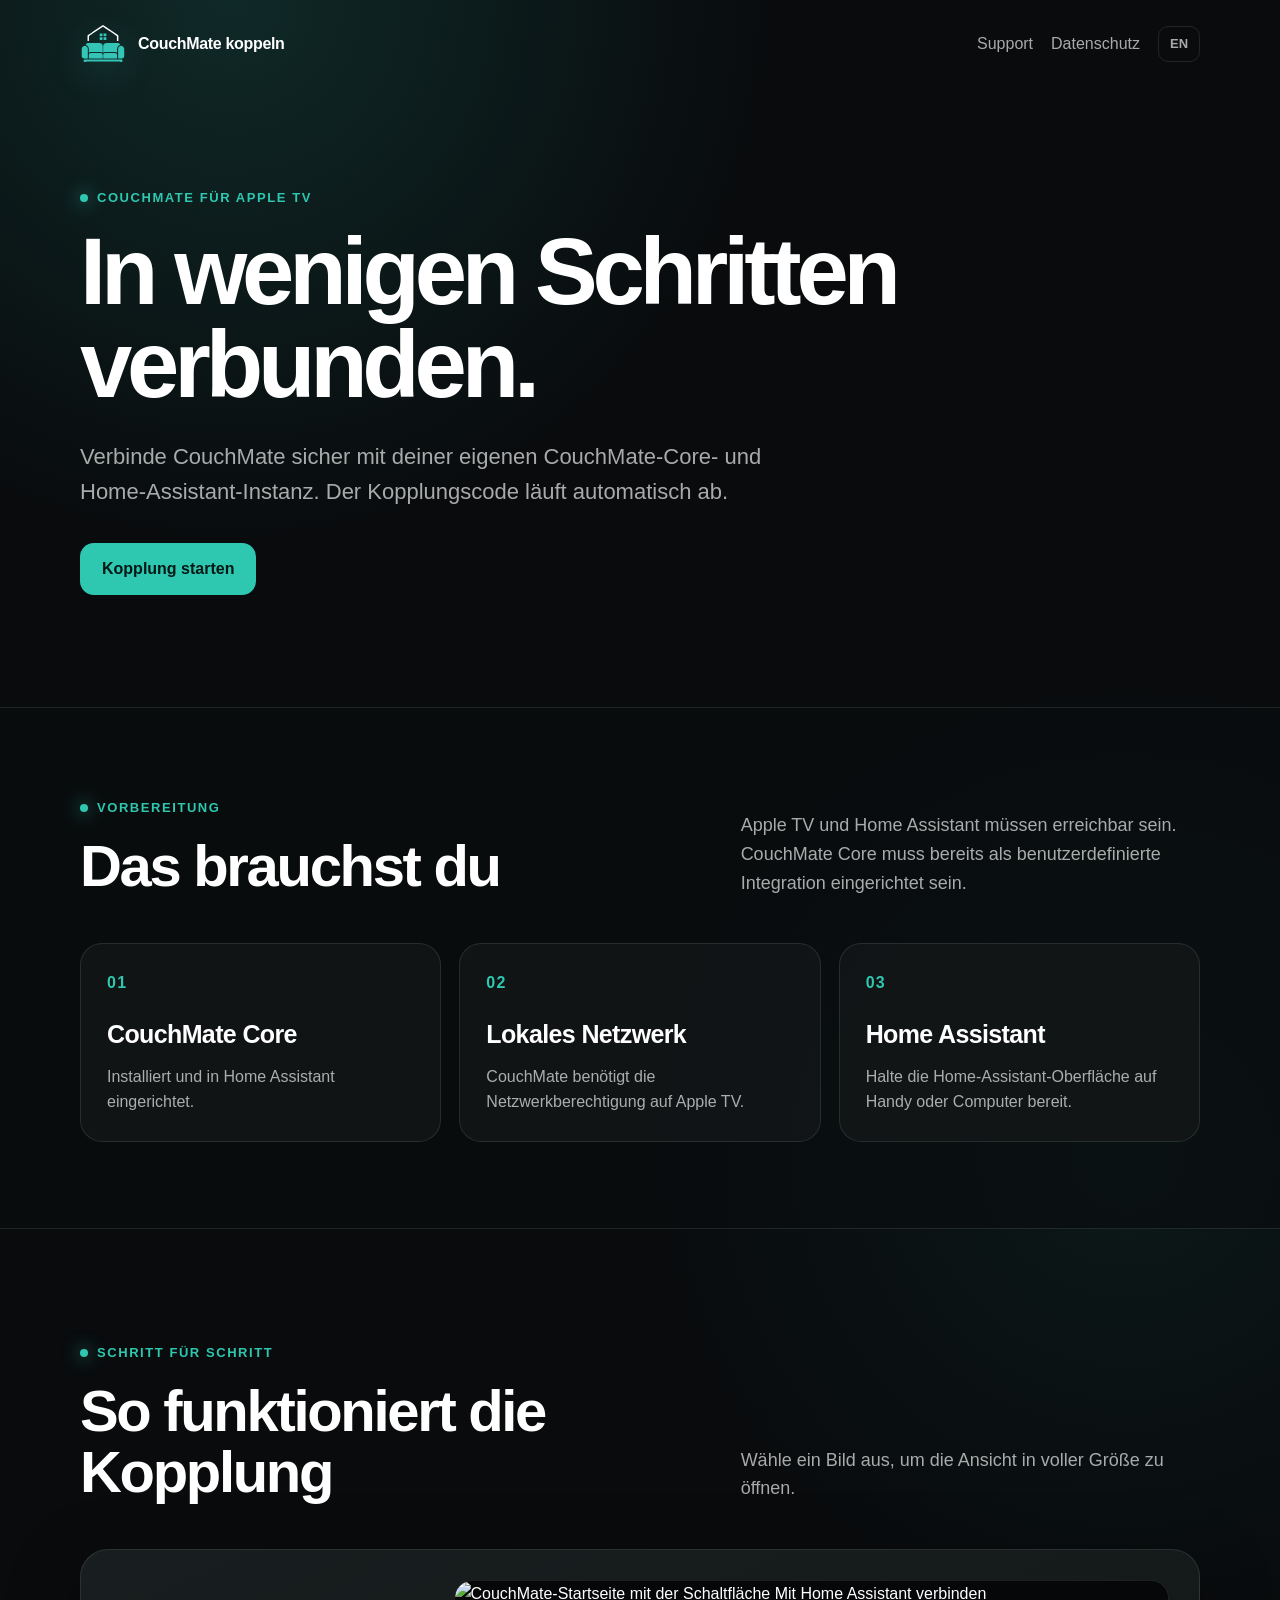
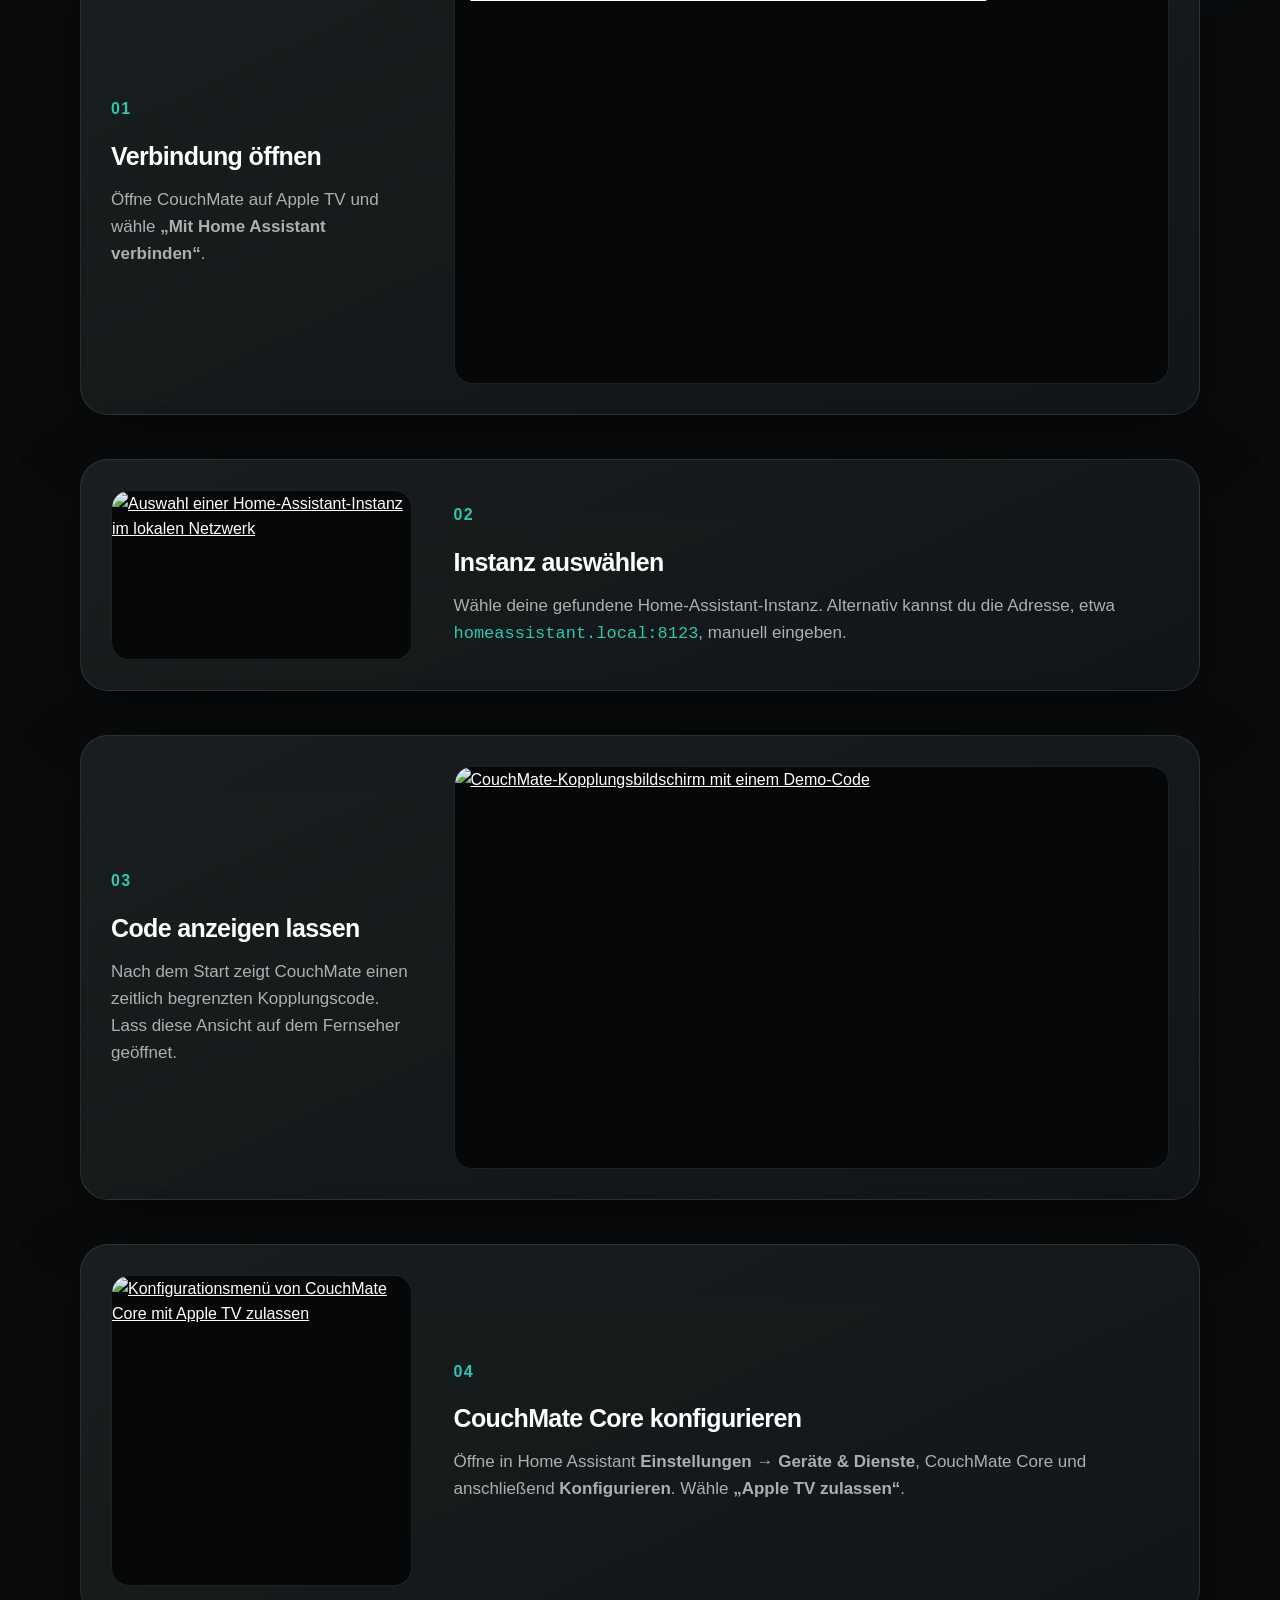
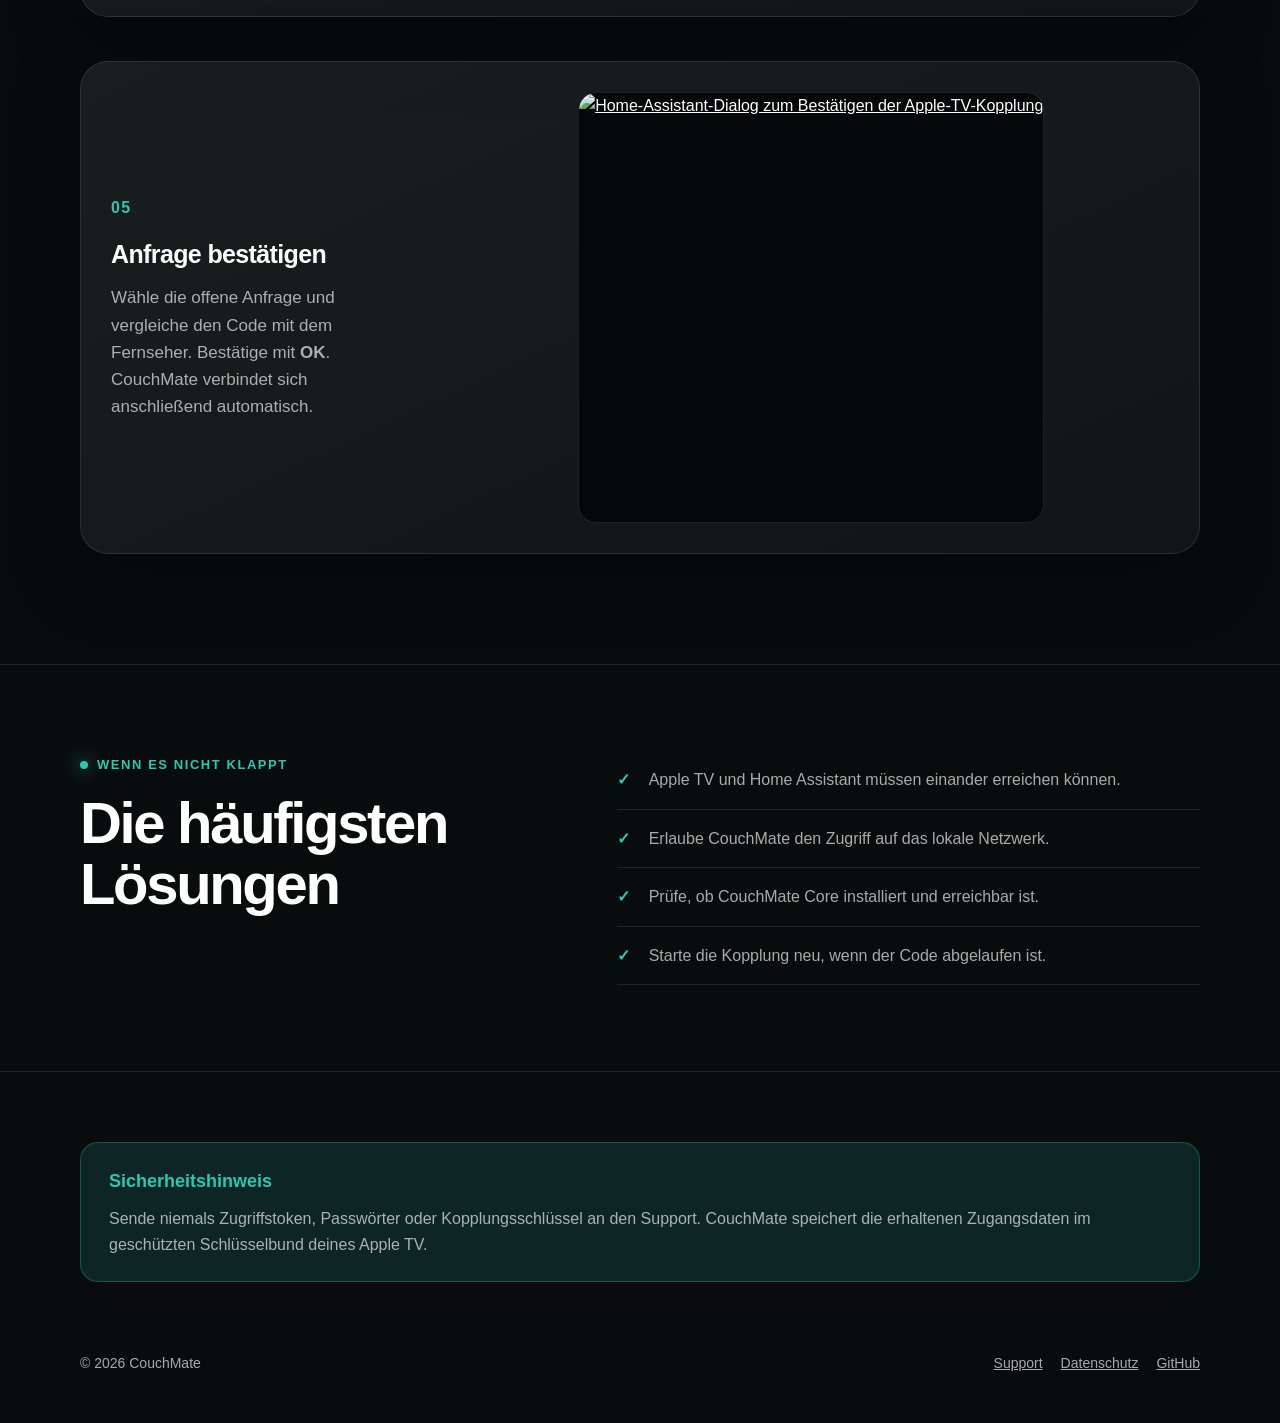
==== index.html @ 756164d5 "Publish CouchMate pairing guide" ====
<!doctype html>
<html lang="de">
<head>
  <meta charset="utf-8">
  <meta name="viewport" content="width=device-width, initial-scale=1">
  <meta name="description" content="Schritt-für-Schritt-Anleitung zur sicheren Kopplung von CouchMate auf Apple TV mit CouchMate Core und Home Assistant.">
  <meta name="theme-color" content="#090b0d">
  <title>CouchMate koppeln</title>
  <link rel="icon" href="couchmate-icon.svg" type="image/svg+xml">
  <link rel="stylesheet" href="styles.css">
</head>
<body>
  <header class="site-header shell">
    <a class="brand" href="./" aria-label="CouchMate Kopplungsanleitung Startseite">
      <img class="brand-mark" src="couchmate-icon.svg" alt="" width="46" height="40">
      <span>CouchMate koppeln</span>
    </a>
    <nav class="header-actions" aria-label="Seitennavigation">
      <a class="text-link" href="https://couchmatedev.github.io/Support/">Support</a>
      <a class="text-link" href="https://couchmatedev.github.io/Privacy/">Datenschutz</a>
      <a class="language-link" href="en.html" lang="en" hreflang="en" aria-label="View this page in English">EN</a>
    </nav>
  </header>

  <main>
    <section class="hero shell">
      <p class="eyebrow">CouchMate für Apple TV</p>
      <h1>In wenigen Schritten verbunden.</h1>
      <p class="hero-copy">Verbinde CouchMate sicher mit deiner eigenen CouchMate-Core- und Home-Assistant-Instanz. Der Kopplungscode läuft automatisch ab.</p>
      <a class="button primary" href="#schritte">Kopplung starten</a>
    </section>

    <section class="prerequisites">
      <div class="shell">
        <div class="section-heading">
          <div>
            <p class="eyebrow">Vorbereitung</p>
            <h2>Das brauchst du</h2>
          </div>
          <p>Apple TV und Home Assistant müssen erreichbar sein. CouchMate Core muss bereits als benutzerdefinierte Integration eingerichtet sein.</p>
        </div>
        <div class="requirements">
          <article><span>01</span><h3>CouchMate Core</h3><p>Installiert und in Home Assistant eingerichtet.</p></article>
          <article><span>02</span><h3>Lokales Netzwerk</h3><p>CouchMate benötigt die Netzwerkberechtigung auf Apple TV.</p></article>
          <article><span>03</span><h3>Home Assistant</h3><p>Halte die Home-Assistant-Oberfläche auf Handy oder Computer bereit.</p></article>
        </div>
      </div>
    </section>

    <section class="steps-section shell" id="schritte">
      <div class="section-heading">
        <div>
          <p class="eyebrow">Schritt für Schritt</p>
          <h2>So funktioniert die Kopplung</h2>
        </div>
        <p>Wähle ein Bild aus, um die Ansicht in voller Größe zu öffnen.</p>
      </div>

      <ol class="steps">
        <li class="step">
          <div class="step-copy"><span class="step-number">01</span><h3>Verbindung öffnen</h3><p>Öffne CouchMate auf Apple TV und wähle <strong>„Mit Home Assistant verbinden“</strong>.</p></div>
          <a class="screenshot" href="assets/screenshots/01-start.png" target="_blank" rel="noopener"><img src="assets/screenshots/01-start.png" alt="CouchMate-Startseite mit der Schaltfläche Mit Home Assistant verbinden" width="1600" height="900" loading="lazy"></a>
        </li>
        <li class="step">
          <div class="step-copy"><span class="step-number">02</span><h3>Instanz auswählen</h3><p>Wähle deine gefundene Home-Assistant-Instanz. Alternativ kannst du die Adresse, etwa <code>homeassistant.local:8123</code>, manuell eingeben.</p></div>
          <a class="screenshot" href="assets/screenshots/02-discovery.png" target="_blank" rel="noopener"><img src="assets/screenshots/02-discovery.png" alt="Auswahl einer Home-Assistant-Instanz im lokalen Netzwerk" width="1600" height="900" loading="lazy"></a>
        </li>
        <li class="step">
          <div class="step-copy"><span class="step-number">03</span><h3>Code anzeigen lassen</h3><p>Nach dem Start zeigt CouchMate einen zeitlich begrenzten Kopplungscode. Lass diese Ansicht auf dem Fernseher geöffnet.</p></div>
          <a class="screenshot" href="assets/screenshots/03-pairing-code.png" target="_blank" rel="noopener"><img src="assets/screenshots/03-pairing-code.png" alt="CouchMate-Kopplungsbildschirm mit einem Demo-Code" width="1600" height="900" loading="lazy"></a>
        </li>
        <li class="step portrait-step">
          <div class="step-copy"><span class="step-number">04</span><h3>CouchMate Core konfigurieren</h3><p>Öffne in Home Assistant <strong>Einstellungen → Geräte &amp; Dienste</strong>, CouchMate Core und anschließend <strong>Konfigurieren</strong>. Wähle <strong>„Apple TV zulassen“</strong>.</p></div>
          <a class="screenshot portrait" href="assets/screenshots/04-core-manage.png" target="_blank" rel="noopener"><img src="assets/screenshots/04-core-manage.png" alt="Konfigurationsmenü von CouchMate Core mit Apple TV zulassen" width="1232" height="1277" loading="lazy"></a>
        </li>
        <li class="step portrait-step">
          <div class="step-copy"><span class="step-number">05</span><h3>Anfrage bestätigen</h3><p>Wähle die offene Anfrage und vergleiche den Code mit dem Fernseher. Bestätige mit <strong>OK</strong>. CouchMate verbindet sich anschließend automatisch.</p></div>
          <a class="screenshot portrait" href="assets/screenshots/05-core-approve.png" target="_blank" rel="noopener"><img src="assets/screenshots/05-core-approve.png" alt="Home-Assistant-Dialog zum Bestätigen der Apple-TV-Kopplung" width="1305" height="1205" loading="lazy"></a>
        </li>
      </ol>
    </section>

    <section class="help">
      <div class="shell help-grid">
        <div><p class="eyebrow">Wenn es nicht klappt</p><h2>Die häufigsten Lösungen</h2></div>
        <ul><li>Apple TV und Home Assistant müssen einander erreichen können.</li><li>Erlaube CouchMate den Zugriff auf das lokale Netzwerk.</li><li>Prüfe, ob CouchMate Core installiert und erreichbar ist.</li><li>Starte die Kopplung neu, wenn der Code abgelaufen ist.</li></ul>
      </div>
    </section>

    <aside class="security shell"><strong>Sicherheitshinweis</strong><p>Sende niemals Zugriffstoken, Passwörter oder Kopplungsschlüssel an den Support. CouchMate speichert die erhaltenen Zugangsdaten im geschützten Schlüsselbund deines Apple TV.</p></aside>
  </main>

  <footer class="site-footer shell">
    <span>© 2026 CouchMate</span>
    <nav class="footer-links" aria-label="Kopplungs-, Datenschutz- und Supportlinks">
      <a href="https://couchmatedev.github.io/Support/">Support</a>
      <a href="https://couchmatedev.github.io/Privacy/">Datenschutz</a>
      <a href="https://github.com/couchmatedev/Pairing">GitHub</a>
    </nav>
  </footer>
</body>
</html>
---- styles.css ----
:root {
  color-scheme: dark;
  --background: #090b0d;
  --surface: rgba(19, 23, 24, 0.86);
  --surface-strong: #1b2021;
  --border: rgba(255, 255, 255, 0.1);
  --text: #fff;
  --muted: rgba(255, 255, 255, 0.65);
  --accent: #2ec7b0;
  --accent-soft: rgba(46, 199, 176, 0.14);
  --shadow: 0 22px 70px rgba(0, 0, 0, 0.34);
}

* { box-sizing: border-box; }
html { scroll-behavior: smooth; }
body {
  margin: 0;
  min-width: 320px;
  background: radial-gradient(circle at 18% 0%, rgba(46, 199, 176, 0.16), transparent 34rem), radial-gradient(circle at 88% 25%, rgba(46, 199, 176, 0.07), transparent 30rem), var(--background);
  color: var(--text);
  font-family: -apple-system, BlinkMacSystemFont, "Segoe UI", sans-serif;
  line-height: 1.6;
}
a { color: inherit; }
a:focus-visible { outline: 3px solid var(--accent); outline-offset: 4px; }
.shell { width: min(1120px, calc(100% - 40px)); margin: 0 auto; }
.site-header { display: flex; align-items: center; justify-content: space-between; min-height: 88px; gap: 24px; }
.brand { display: inline-flex; align-items: center; gap: 12px; text-decoration: none; font-weight: 740; letter-spacing: -0.02em; }
.brand-mark { display: block; width: 46px; height: 40px; object-fit: contain; filter: drop-shadow(0 8px 18px rgba(53, 197, 182, 0.22)); }
.header-actions, .footer-links { display: flex; align-items: center; gap: 18px; }
.text-link { color: var(--muted); text-decoration: none; }
.text-link:hover { color: var(--text); }
.language-link { min-width: 42px; padding: 7px 9px; border: 1px solid var(--border); border-radius: 10px; color: var(--muted); text-align: center; text-decoration: none; font-size: 13px; font-weight: 750; }
.hero { padding: 96px 0 112px; }
.eyebrow { display: inline-flex; align-items: center; gap: 9px; margin: 0 0 18px; color: var(--accent); font-size: 13px; font-weight: 800; letter-spacing: 0.12em; text-transform: uppercase; }
.eyebrow::before { width: 8px; height: 8px; border-radius: 50%; background: currentColor; content: ""; box-shadow: 0 0 18px currentColor; }
h1 { max-width: 900px; margin: 0; font-size: clamp(52px, 8vw, 94px); line-height: 0.98; letter-spacing: -0.055em; }
h2 { margin: 0; font-size: clamp(34px, 5vw, 58px); line-height: 1.05; letter-spacing: -0.04em; }
h3 { margin: 0; font-size: 25px; letter-spacing: -0.025em; }
.hero-copy { max-width: 720px; margin: 28px 0 34px; color: var(--muted); font-size: clamp(18px, 2vw, 22px); }
.button { display: inline-flex; align-items: center; justify-content: center; min-height: 52px; padding: 0 22px; border-radius: 14px; text-decoration: none; font-weight: 760; }
.button.primary { background: var(--accent); color: #041816; }
.prerequisites, .help { padding: 86px 0; border-block: 1px solid var(--border); background: rgba(10, 13, 14, 0.58); }
.section-heading { display: grid; grid-template-columns: minmax(0, 0.9fr) minmax(280px, 0.7fr); gap: 70px; align-items: end; margin-bottom: 46px; }
.section-heading > p { margin: 0; color: var(--muted); font-size: 18px; }
.requirements { display: grid; grid-template-columns: repeat(3, 1fr); gap: 18px; }
.requirements article { padding: 26px; border: 1px solid var(--border); border-radius: 22px; background: var(--surface); }
.requirements article > span, .step-number { color: var(--accent); font-weight: 850; letter-spacing: 0.08em; }
.requirements h3 { margin-top: 18px; }
.requirements p, .step-copy p, .security p { margin: 10px 0 0; color: var(--muted); }
.steps-section { padding: 110px 0; }
.steps { display: grid; gap: 44px; margin: 0; padding: 0; list-style: none; }
.step { display: grid; grid-template-columns: minmax(240px, 0.42fr) minmax(0, 1fr); gap: 42px; align-items: center; padding: 30px; border: 1px solid var(--border); border-radius: 28px; background: linear-gradient(155deg, rgba(27, 32, 33, 0.9), rgba(19, 23, 24, 0.92)); box-shadow: var(--shadow); }
.step:nth-child(even) .step-copy { order: 2; }
.step-copy h3 { margin-top: 14px; }
.step-copy p { font-size: 17px; }
code { color: var(--accent); overflow-wrap: anywhere; }
.screenshot { display: block; overflow: hidden; border: 1px solid var(--border); border-radius: 18px; background: #050708; }
.screenshot img { display: block; width: 100%; height: auto; transition: transform 180ms ease; }
.screenshot:hover img { transform: scale(1.012); }
.screenshot.portrait { max-width: 620px; justify-self: center; }
.help-grid { display: grid; grid-template-columns: 0.8fr 1fr; gap: 70px; align-items: start; }
.help ul { margin: 0; padding: 0; list-style: none; }
.help li { padding: 16px 0 16px 32px; border-bottom: 1px solid var(--border); color: var(--muted); position: relative; }
.help li::before { position: absolute; left: 0; color: var(--accent); content: "✓"; font-weight: 900; }
.security { margin-top: 70px; padding: 24px 28px; border: 1px solid rgba(46, 199, 176, 0.3); border-radius: 18px; background: var(--accent-soft); }
.security strong { color: var(--accent); font-size: 18px; }
.site-footer { display: flex; justify-content: space-between; gap: 24px; padding: 70px 0 48px; color: var(--muted); font-size: 14px; }
.footer-links { flex-wrap: wrap; }

@media (max-width: 820px) {
  .section-heading, .help-grid { grid-template-columns: 1fr; gap: 20px; }
  .requirements { grid-template-columns: 1fr; }
  .step, .step:nth-child(even) { grid-template-columns: 1fr; }
  .step:nth-child(even) .step-copy { order: initial; }
}

@media (max-width: 560px) {
  .shell { width: min(100% - 28px, 1120px); }
  .site-header { align-items: flex-start; padding: 18px 0; }
  .header-actions { gap: 10px; }
  .header-actions .text-link { display: none; }
  .hero { padding: 58px 0 76px; }
  h1 { font-size: clamp(46px, 15vw, 66px); }
  .prerequisites, .help, .steps-section { padding: 66px 0; }
  .step { padding: 18px; gap: 24px; border-radius: 22px; }
  .site-footer { flex-direction: column; }
}

@media (prefers-reduced-motion: reduce) {
  html { scroll-behavior: auto; }
  *, *::before, *::after { transition: none !important; }
}
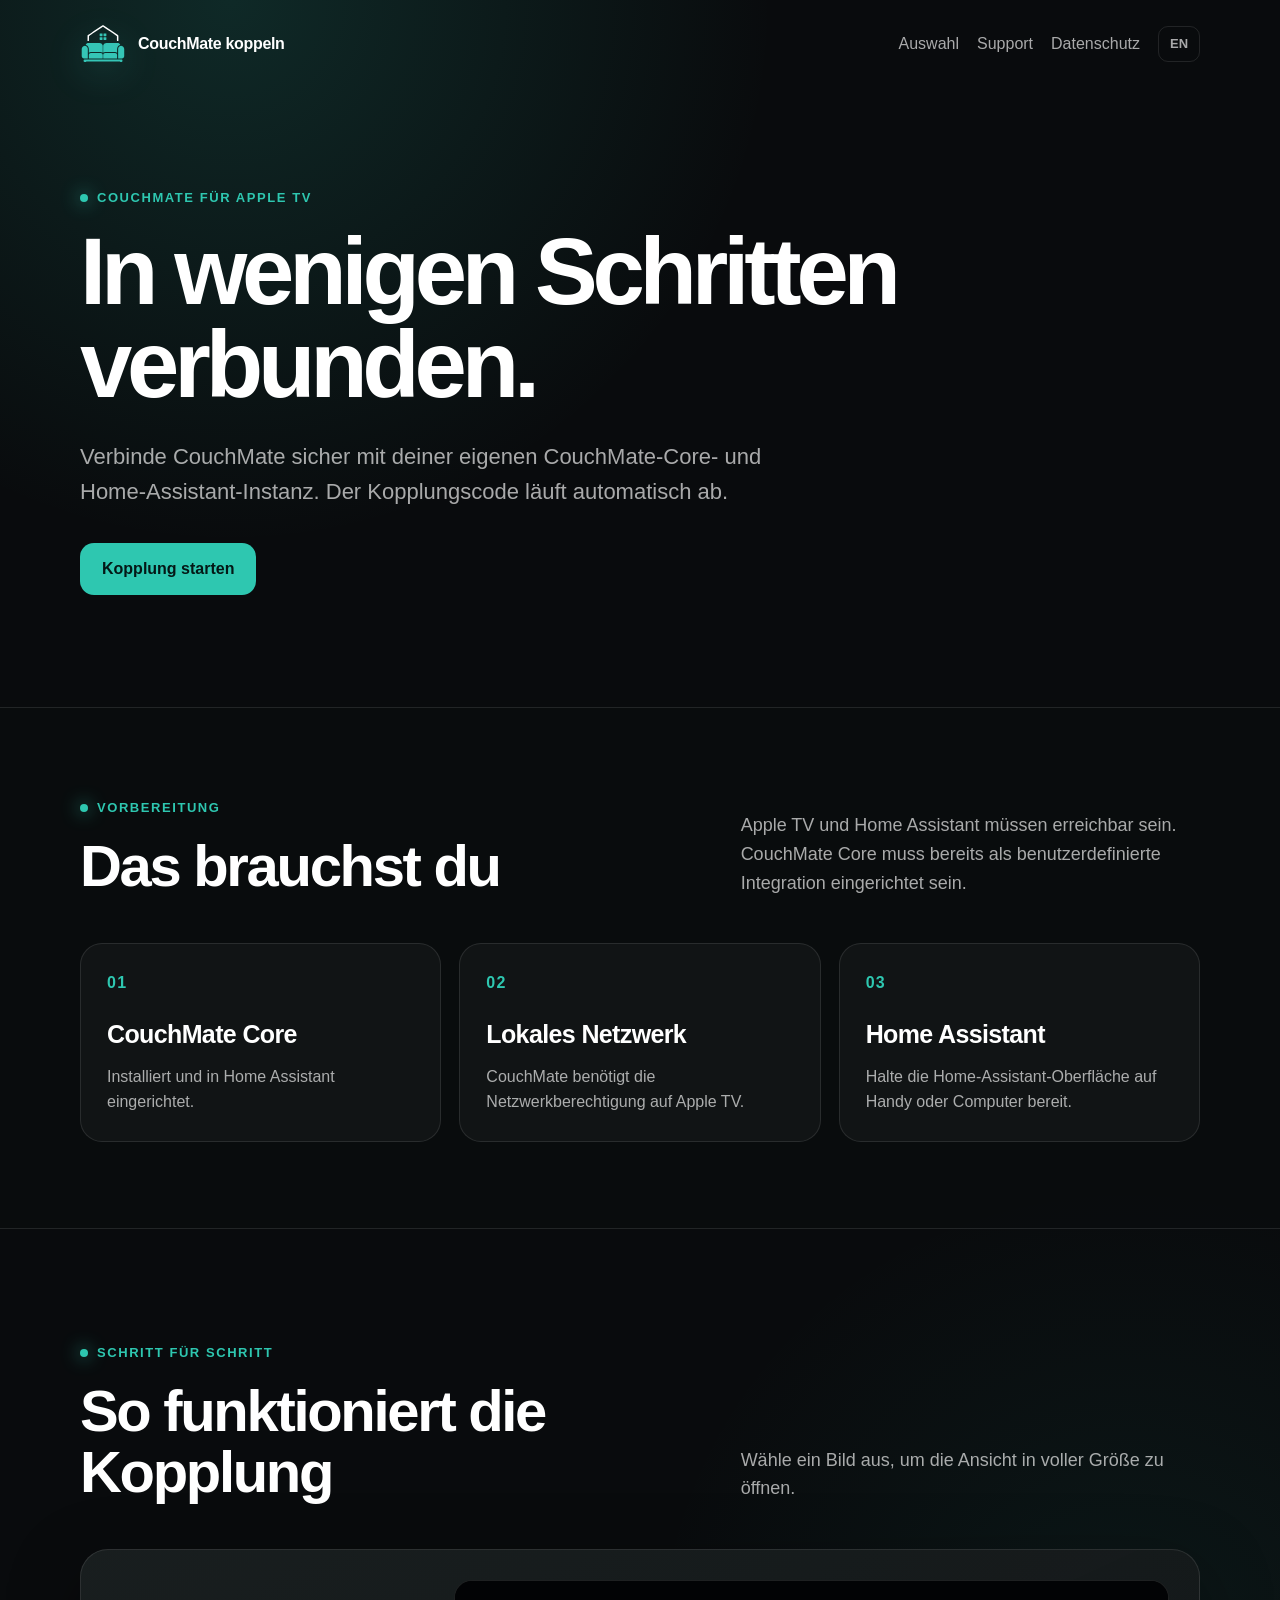
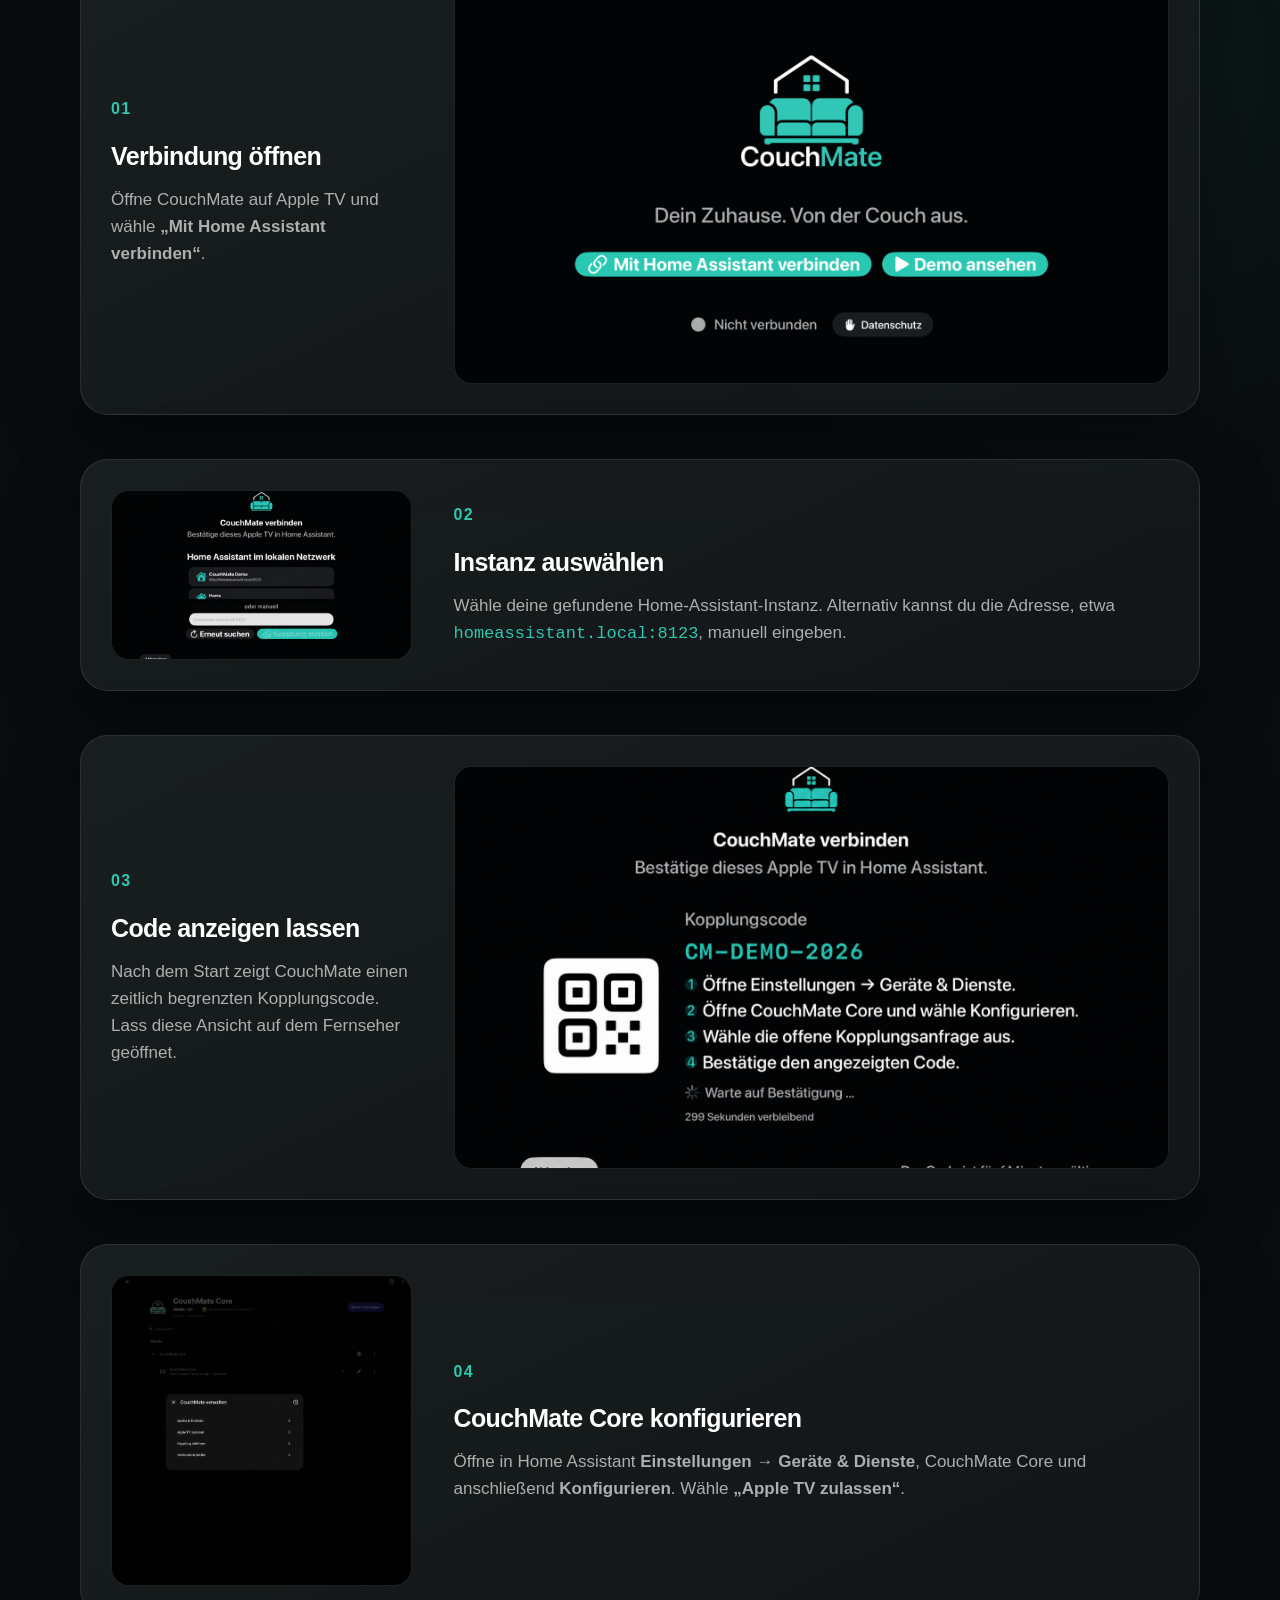
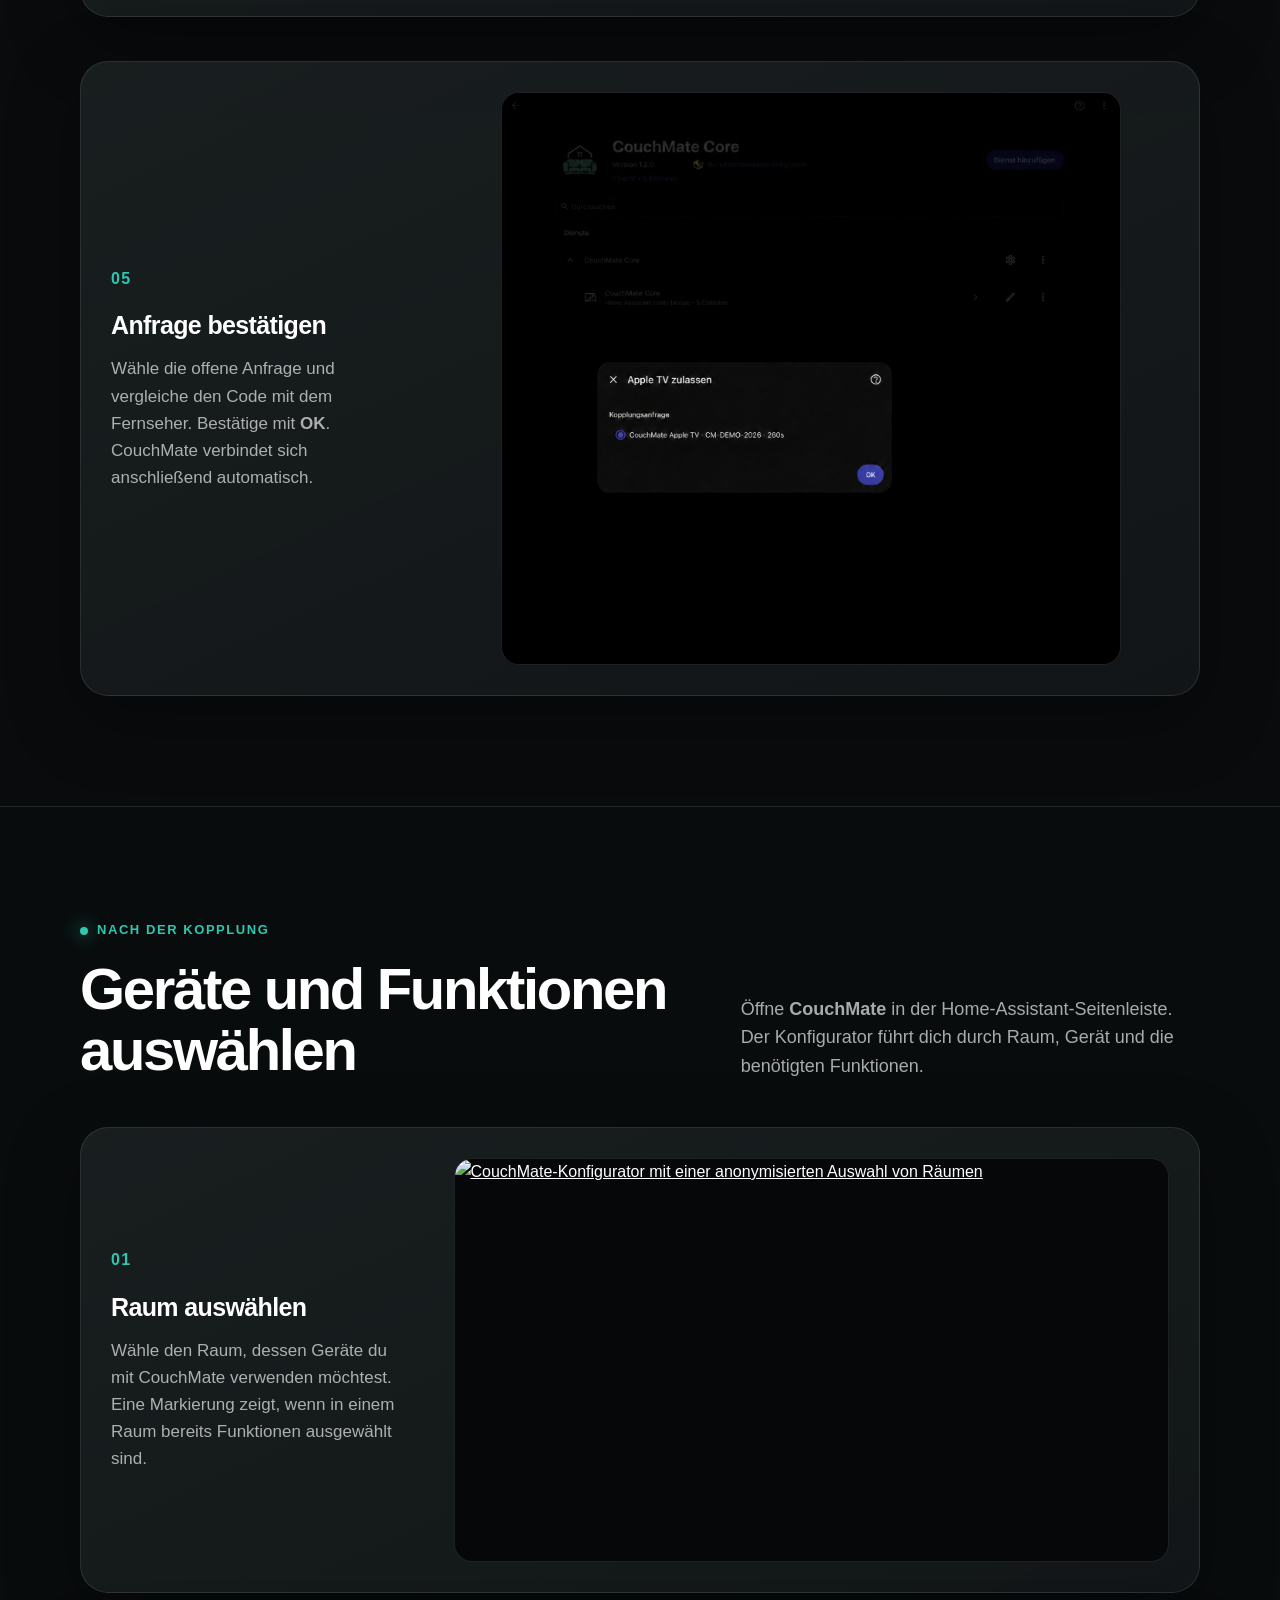
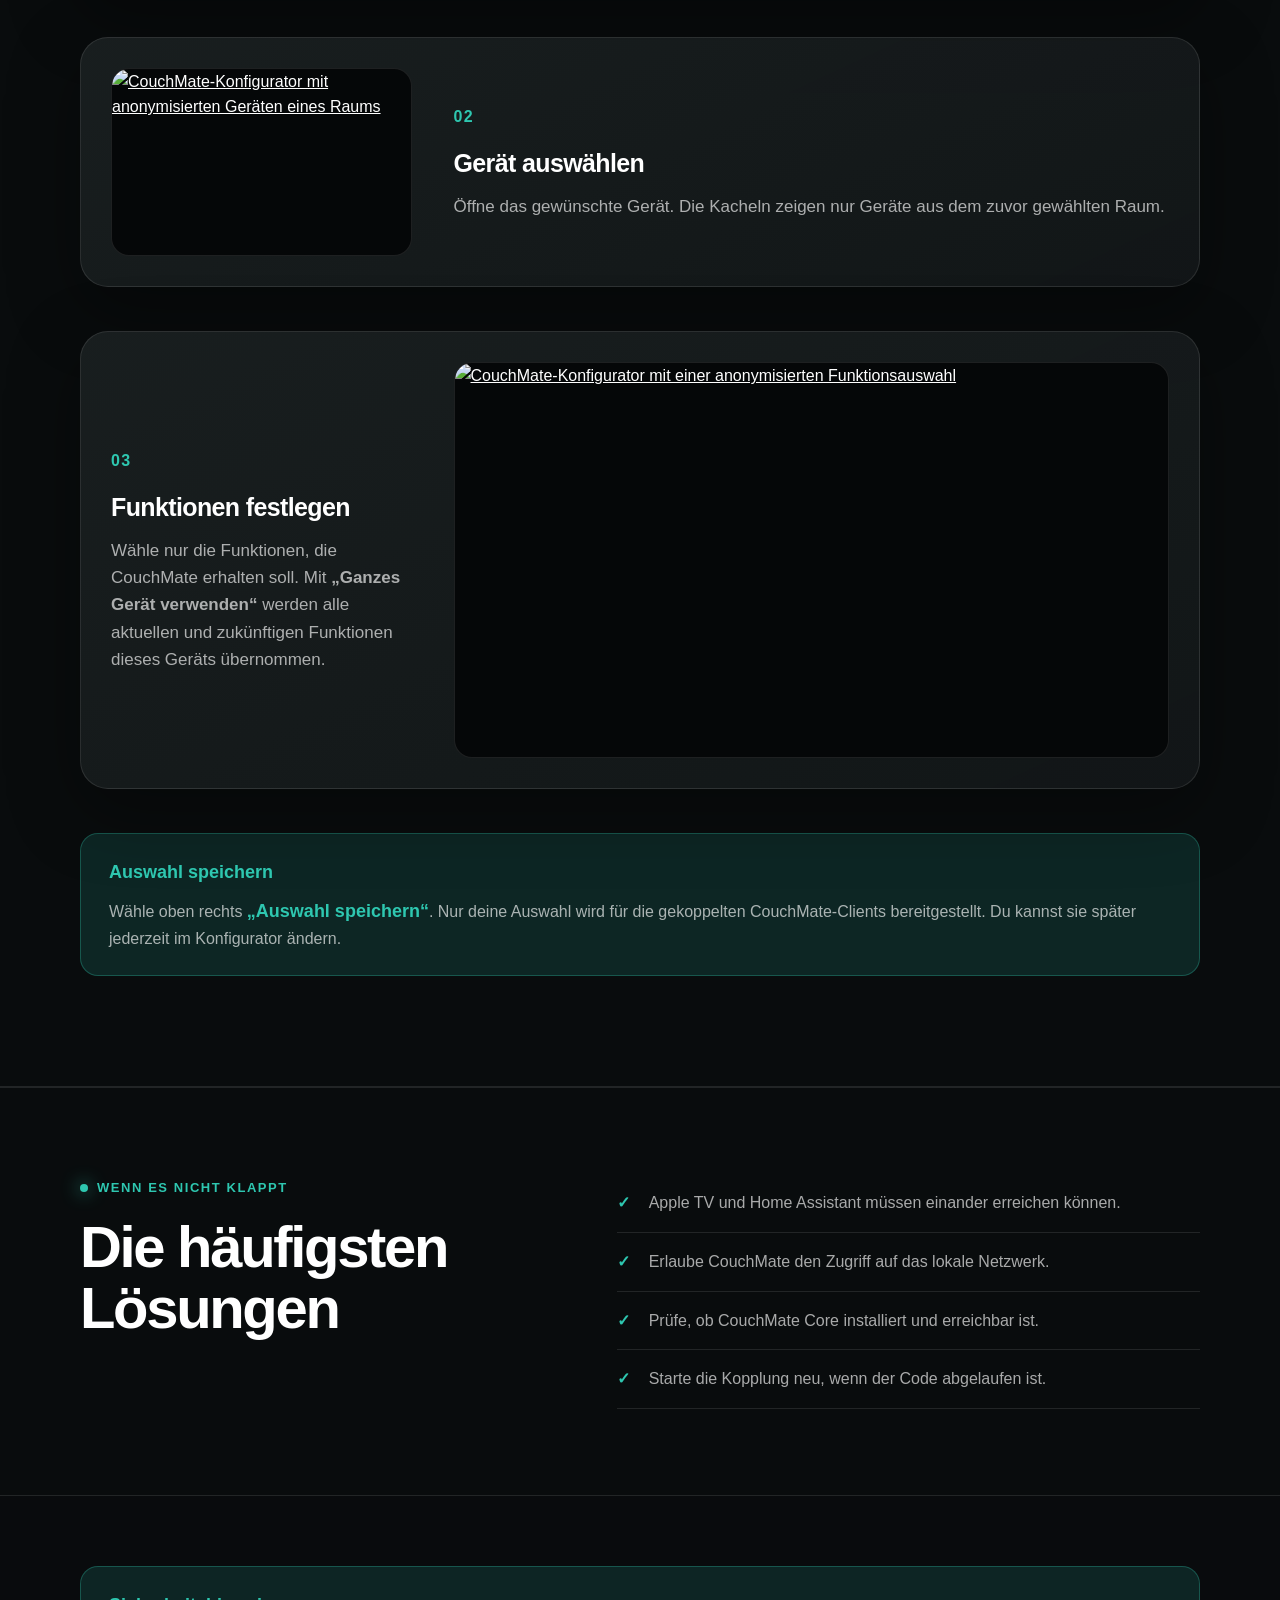
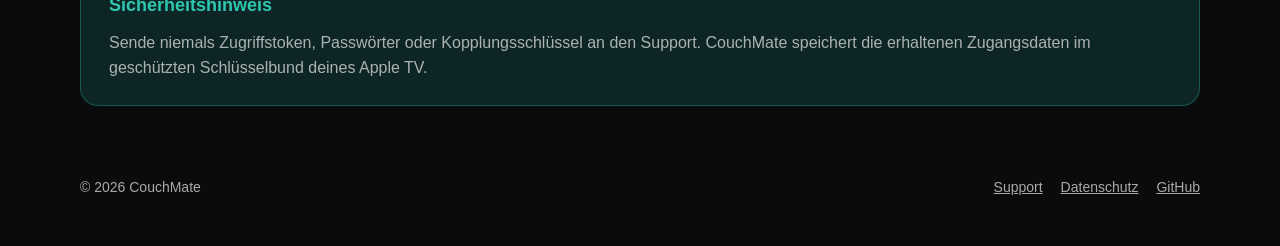
==== commit e11f2014: "Document Core selection workflow" ====
--- a/index.html
+++ b/index.html
@@ -3,7 +3,7 @@
 <head>
   <meta charset="utf-8">
   <meta name="viewport" content="width=device-width, initial-scale=1">
-  <meta name="description" content="Schritt-für-Schritt-Anleitung zur sicheren Kopplung von CouchMate auf Apple TV mit CouchMate Core und Home Assistant.">
+  <meta name="description" content="Schritt-für-Schritt-Anleitung zur sicheren Kopplung von CouchMate auf Apple TV sowie zur Auswahl von Geräten und Funktionen in CouchMate Core.">
   <meta name="theme-color" content="#090b0d">
   <title>CouchMate koppeln</title>
   <link rel="icon" href="couchmate-icon.svg" type="image/svg+xml">
@@ -16,6 +16,7 @@
       <span>CouchMate koppeln</span>
     </a>
     <nav class="header-actions" aria-label="Seitennavigation">
+      <a class="text-link" href="#auswahl">Auswahl</a>
       <a class="text-link" href="https://couchmatedev.github.io/Support/">Support</a>
       <a class="text-link" href="https://couchmatedev.github.io/Privacy/">Datenschutz</a>
       <a class="language-link" href="en.html" lang="en" hreflang="en" aria-label="View this page in English">EN</a>
@@ -80,6 +81,35 @@
       </ol>
     </section>
 
+    <section class="selection-guide" id="auswahl">
+      <div class="shell">
+        <div class="section-heading">
+          <div>
+            <p class="eyebrow">Nach der Kopplung</p>
+            <h2>Geräte und Funktionen auswählen</h2>
+          </div>
+          <p>Öffne <strong>CouchMate</strong> in der Home-Assistant-Seitenleiste. Der Konfigurator führt dich durch Raum, Gerät und die benötigten Funktionen.</p>
+        </div>
+
+        <ol class="steps">
+          <li class="step">
+            <div class="step-copy"><span class="step-number">01</span><h3>Raum auswählen</h3><p>Wähle den Raum, dessen Geräte du mit CouchMate verwenden möchtest. Eine Markierung zeigt, wenn in einem Raum bereits Funktionen ausgewählt sind.</p></div>
+            <a class="screenshot" href="assets/screenshots/06-select-room.png" target="_blank" rel="noopener"><img src="assets/screenshots/06-select-room.png" alt="CouchMate-Konfigurator mit einer anonymisierten Auswahl von Räumen" width="1672" height="941" loading="lazy"></a>
+          </li>
+          <li class="step">
+            <div class="step-copy"><span class="step-number">02</span><h3>Gerät auswählen</h3><p>Öffne das gewünschte Gerät. Die Kacheln zeigen nur Geräte aus dem zuvor gewählten Raum.</p></div>
+            <a class="screenshot" href="assets/screenshots/07-select-device.png" target="_blank" rel="noopener"><img src="assets/screenshots/07-select-device.png" alt="CouchMate-Konfigurator mit anonymisierten Geräten eines Raums" width="1586" height="992" loading="lazy"></a>
+          </li>
+          <li class="step">
+            <div class="step-copy"><span class="step-number">03</span><h3>Funktionen festlegen</h3><p>Wähle nur die Funktionen, die CouchMate erhalten soll. Mit <strong>„Ganzes Gerät verwenden“</strong> werden alle aktuellen und zukünftigen Funktionen dieses Geräts übernommen.</p></div>
+            <a class="screenshot" href="assets/screenshots/08-select-functions.png" target="_blank" rel="noopener"><img src="assets/screenshots/08-select-functions.png" alt="CouchMate-Konfigurator mit einer anonymisierten Funktionsauswahl" width="1688" height="932" loading="lazy"></a>
+          </li>
+        </ol>
+
+        <aside class="selection-note"><strong>Auswahl speichern</strong><p>Wähle oben rechts <strong>„Auswahl speichern“</strong>. Nur deine Auswahl wird für die gekoppelten CouchMate-Clients bereitgestellt. Du kannst sie später jederzeit im Konfigurator ändern.</p></aside>
+      </div>
+    </section>
+
     <section class="help">
       <div class="shell help-grid">
         <div><p class="eyebrow">Wenn es nicht klappt</p><h2>Die häufigsten Lösungen</h2></div>
--- a/styles.css
+++ b/styles.css
@@ -40,14 +40,14 @@
 .hero-copy { max-width: 720px; margin: 28px 0 34px; color: var(--muted); font-size: clamp(18px, 2vw, 22px); }
 .button { display: inline-flex; align-items: center; justify-content: center; min-height: 52px; padding: 0 22px; border-radius: 14px; text-decoration: none; font-weight: 760; }
 .button.primary { background: var(--accent); color: #041816; }
-.prerequisites, .help { padding: 86px 0; border-block: 1px solid var(--border); background: rgba(10, 13, 14, 0.58); }
+.prerequisites, .help, .selection-guide { padding: 86px 0; border-block: 1px solid var(--border); background: rgba(10, 13, 14, 0.58); }
 .section-heading { display: grid; grid-template-columns: minmax(0, 0.9fr) minmax(280px, 0.7fr); gap: 70px; align-items: end; margin-bottom: 46px; }
 .section-heading > p { margin: 0; color: var(--muted); font-size: 18px; }
 .requirements { display: grid; grid-template-columns: repeat(3, 1fr); gap: 18px; }
 .requirements article { padding: 26px; border: 1px solid var(--border); border-radius: 22px; background: var(--surface); }
 .requirements article > span, .step-number { color: var(--accent); font-weight: 850; letter-spacing: 0.08em; }
 .requirements h3 { margin-top: 18px; }
-.requirements p, .step-copy p, .security p { margin: 10px 0 0; color: var(--muted); }
+.requirements p, .step-copy p, .security p, .selection-note p { margin: 10px 0 0; color: var(--muted); }
 .steps-section { padding: 110px 0; }
 .steps { display: grid; gap: 44px; margin: 0; padding: 0; list-style: none; }
 .step { display: grid; grid-template-columns: minmax(240px, 0.42fr) minmax(0, 1fr); gap: 42px; align-items: center; padding: 30px; border: 1px solid var(--border); border-radius: 28px; background: linear-gradient(155deg, rgba(27, 32, 33, 0.9), rgba(19, 23, 24, 0.92)); box-shadow: var(--shadow); }
@@ -59,6 +59,9 @@
 .screenshot img { display: block; width: 100%; height: auto; transition: transform 180ms ease; }
 .screenshot:hover img { transform: scale(1.012); }
 .screenshot.portrait { max-width: 620px; justify-self: center; }
+.selection-guide { padding: 110px 0; }
+.selection-note { margin-top: 44px; padding: 24px 28px; border: 1px solid rgba(46, 199, 176, 0.3); border-radius: 18px; background: var(--accent-soft); }
+.selection-note strong { color: var(--accent); font-size: 18px; }
 .help-grid { display: grid; grid-template-columns: 0.8fr 1fr; gap: 70px; align-items: start; }
 .help ul { margin: 0; padding: 0; list-style: none; }
 .help li { padding: 16px 0 16px 32px; border-bottom: 1px solid var(--border); color: var(--muted); position: relative; }
@@ -82,7 +85,7 @@
   .header-actions .text-link { display: none; }
   .hero { padding: 58px 0 76px; }
   h1 { font-size: clamp(46px, 15vw, 66px); }
-  .prerequisites, .help, .steps-section { padding: 66px 0; }
+  .prerequisites, .help, .steps-section, .selection-guide { padding: 66px 0; }
   .step { padding: 18px; gap: 24px; border-radius: 22px; }
   .site-footer { flex-direction: column; }
 }
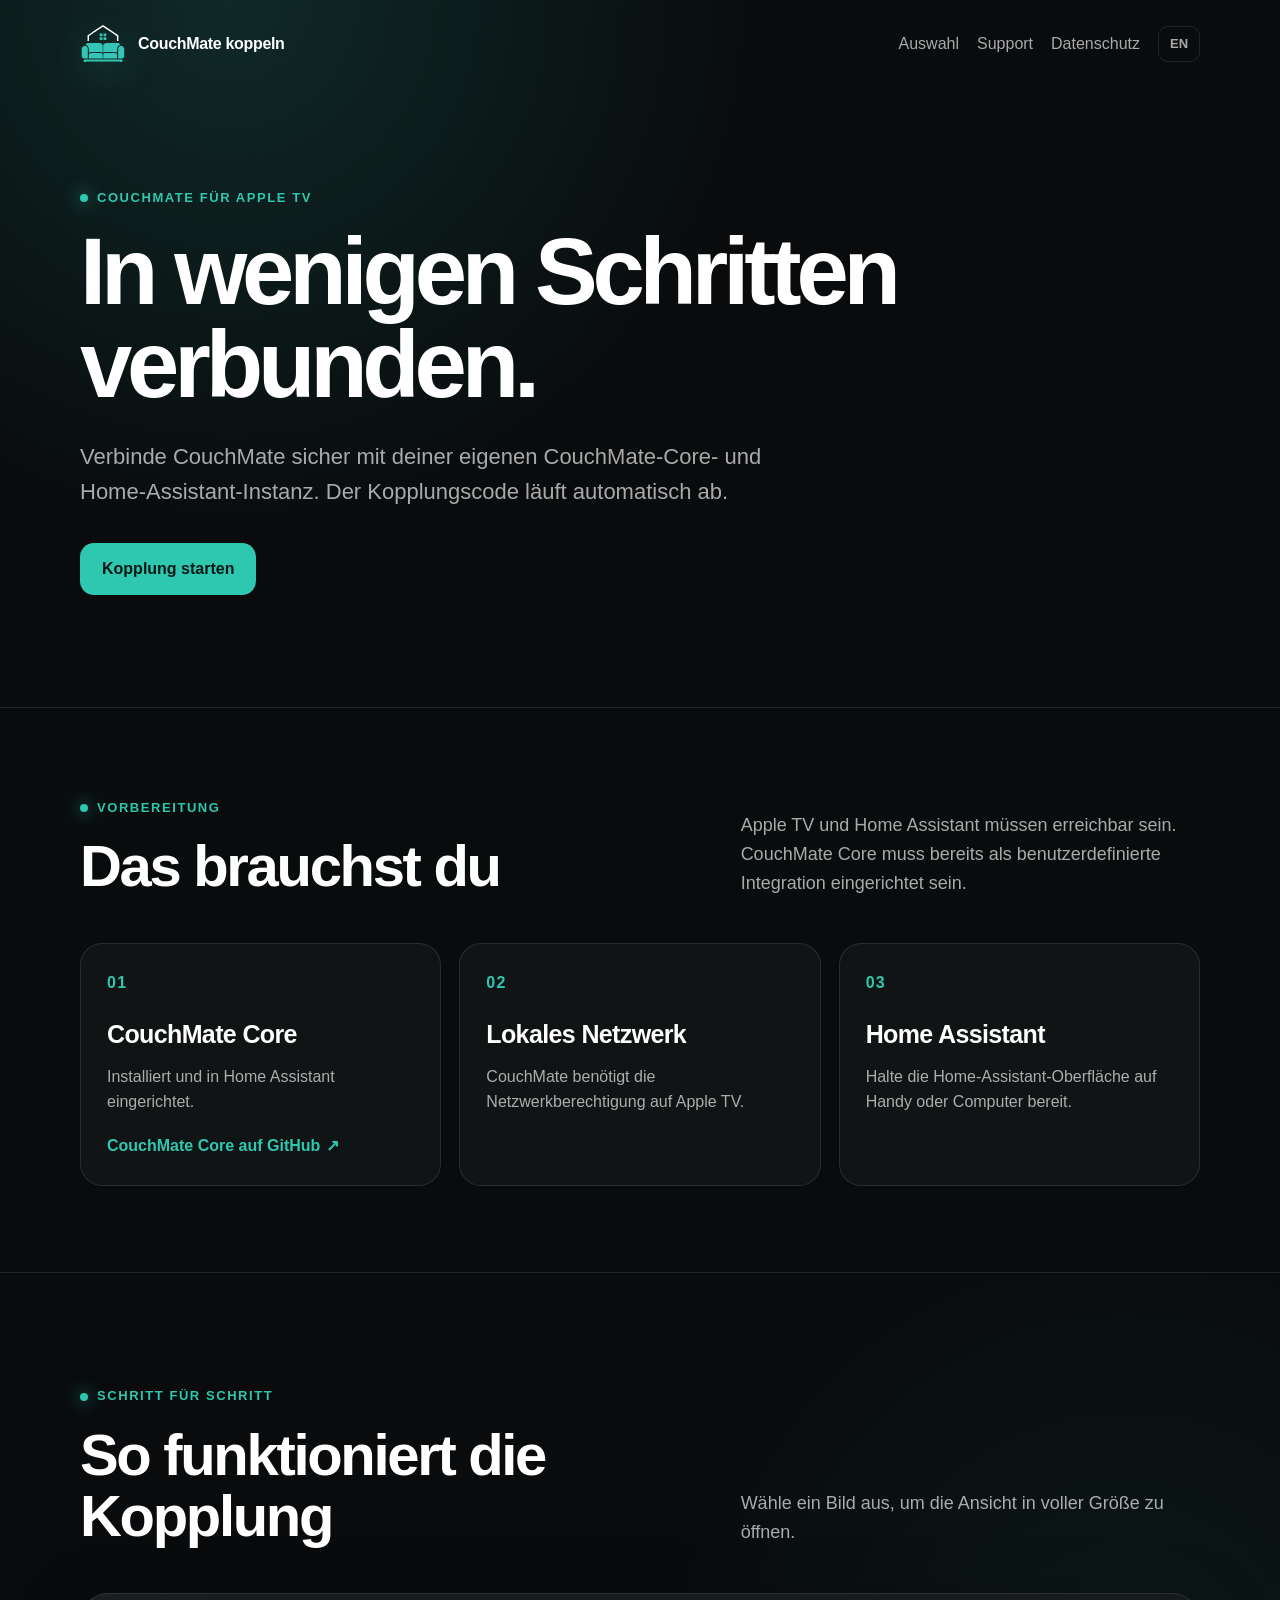
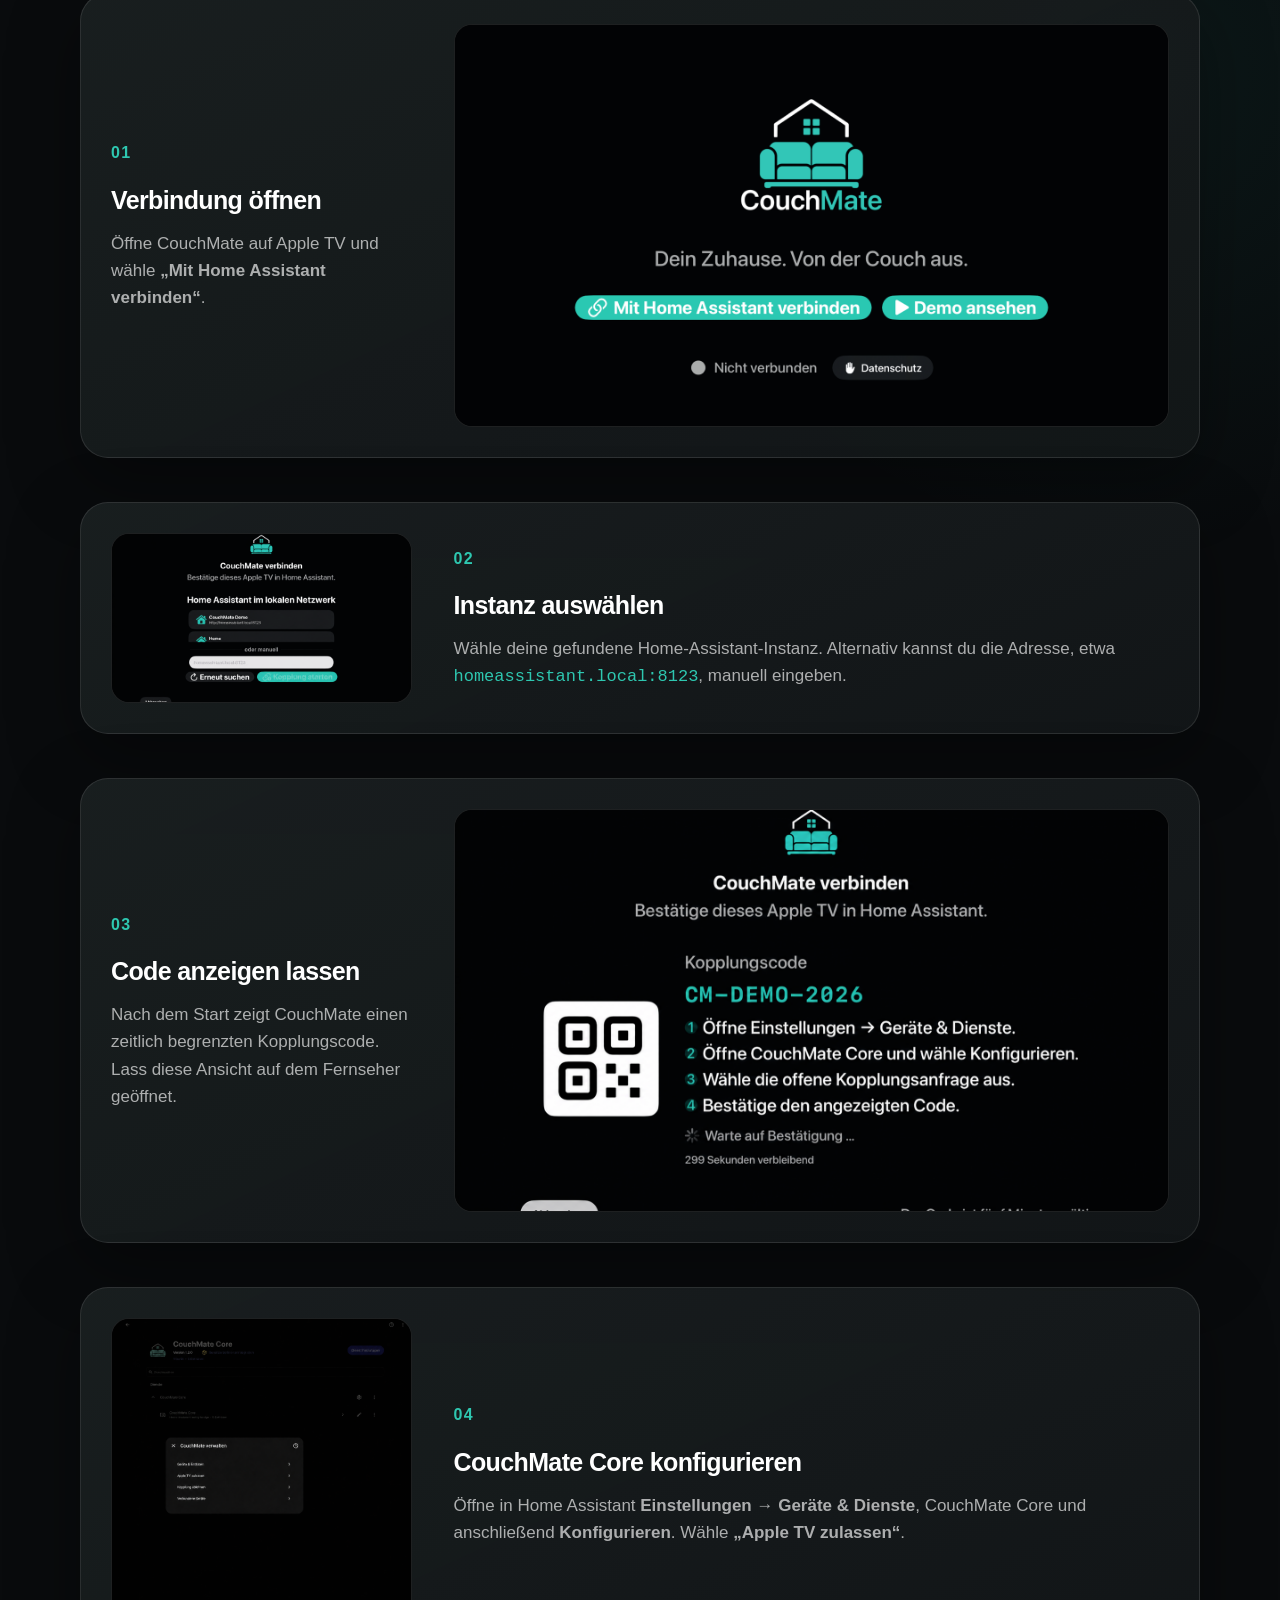
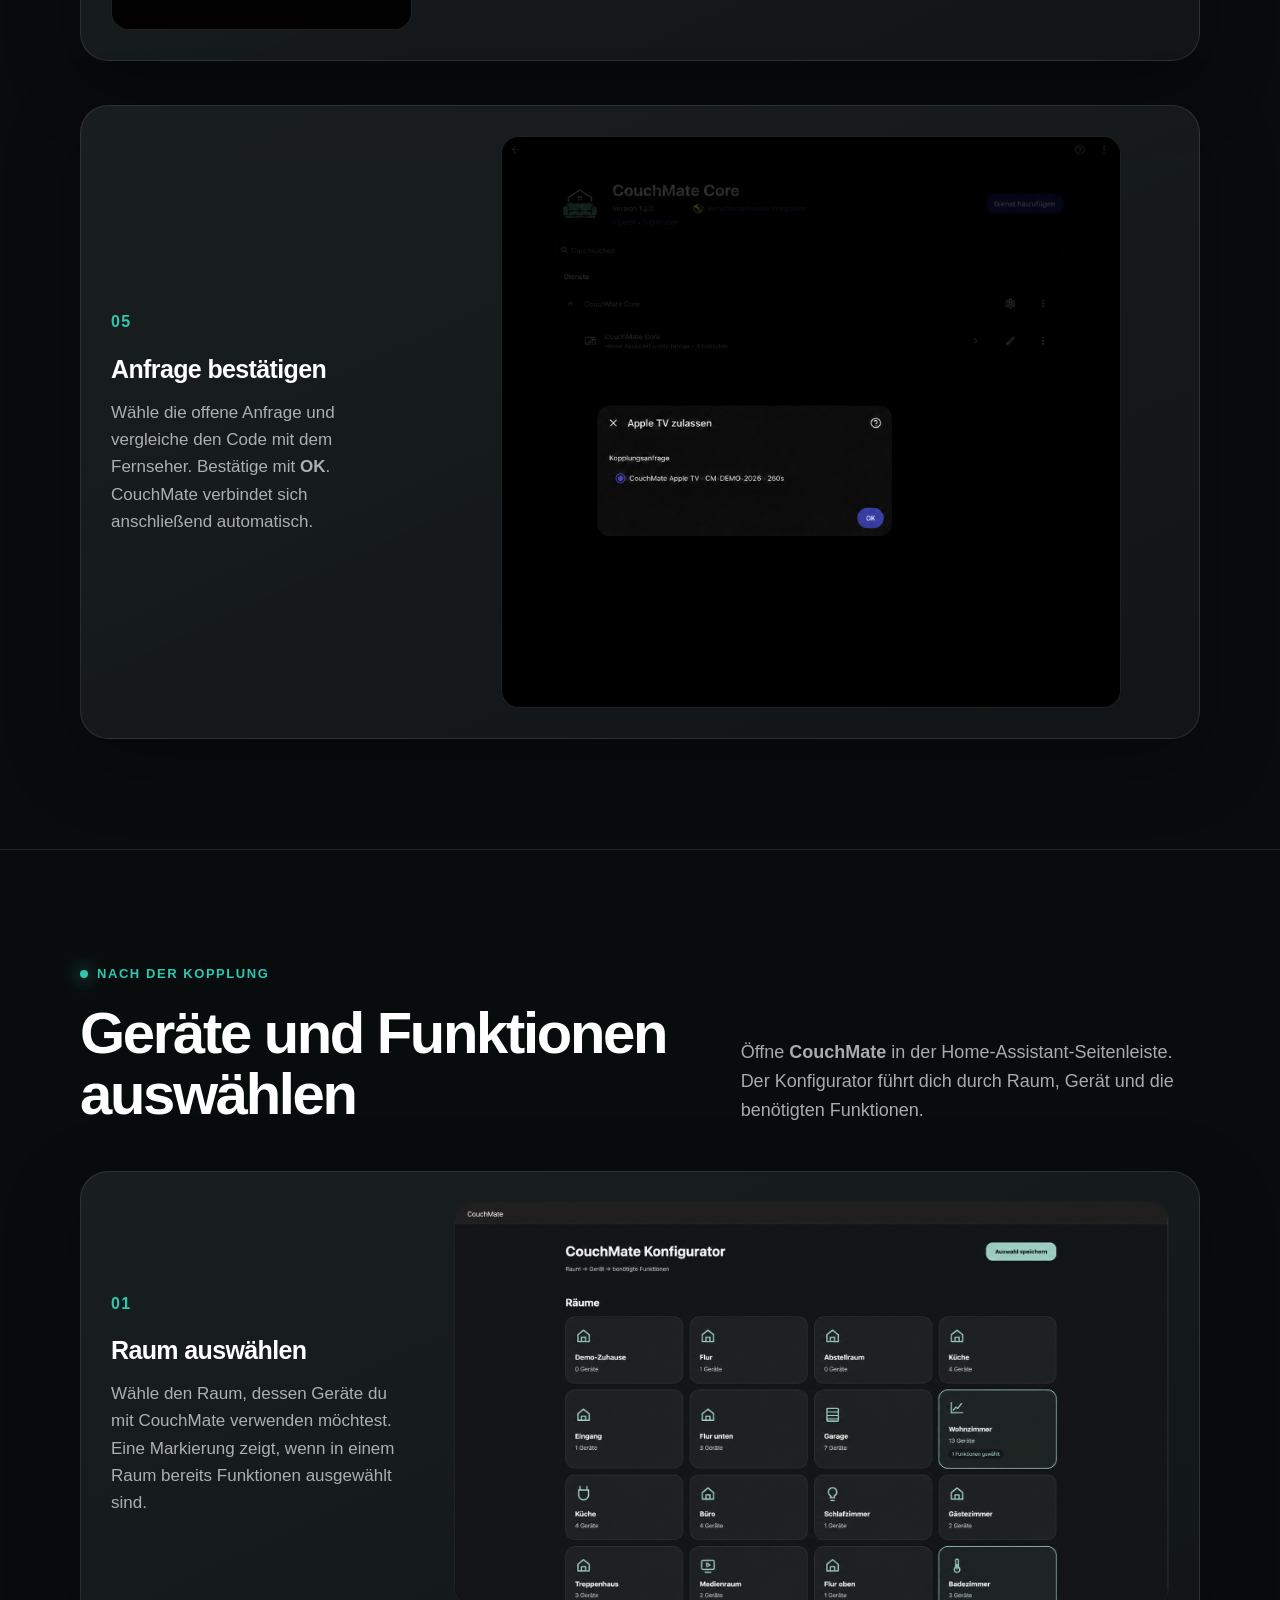
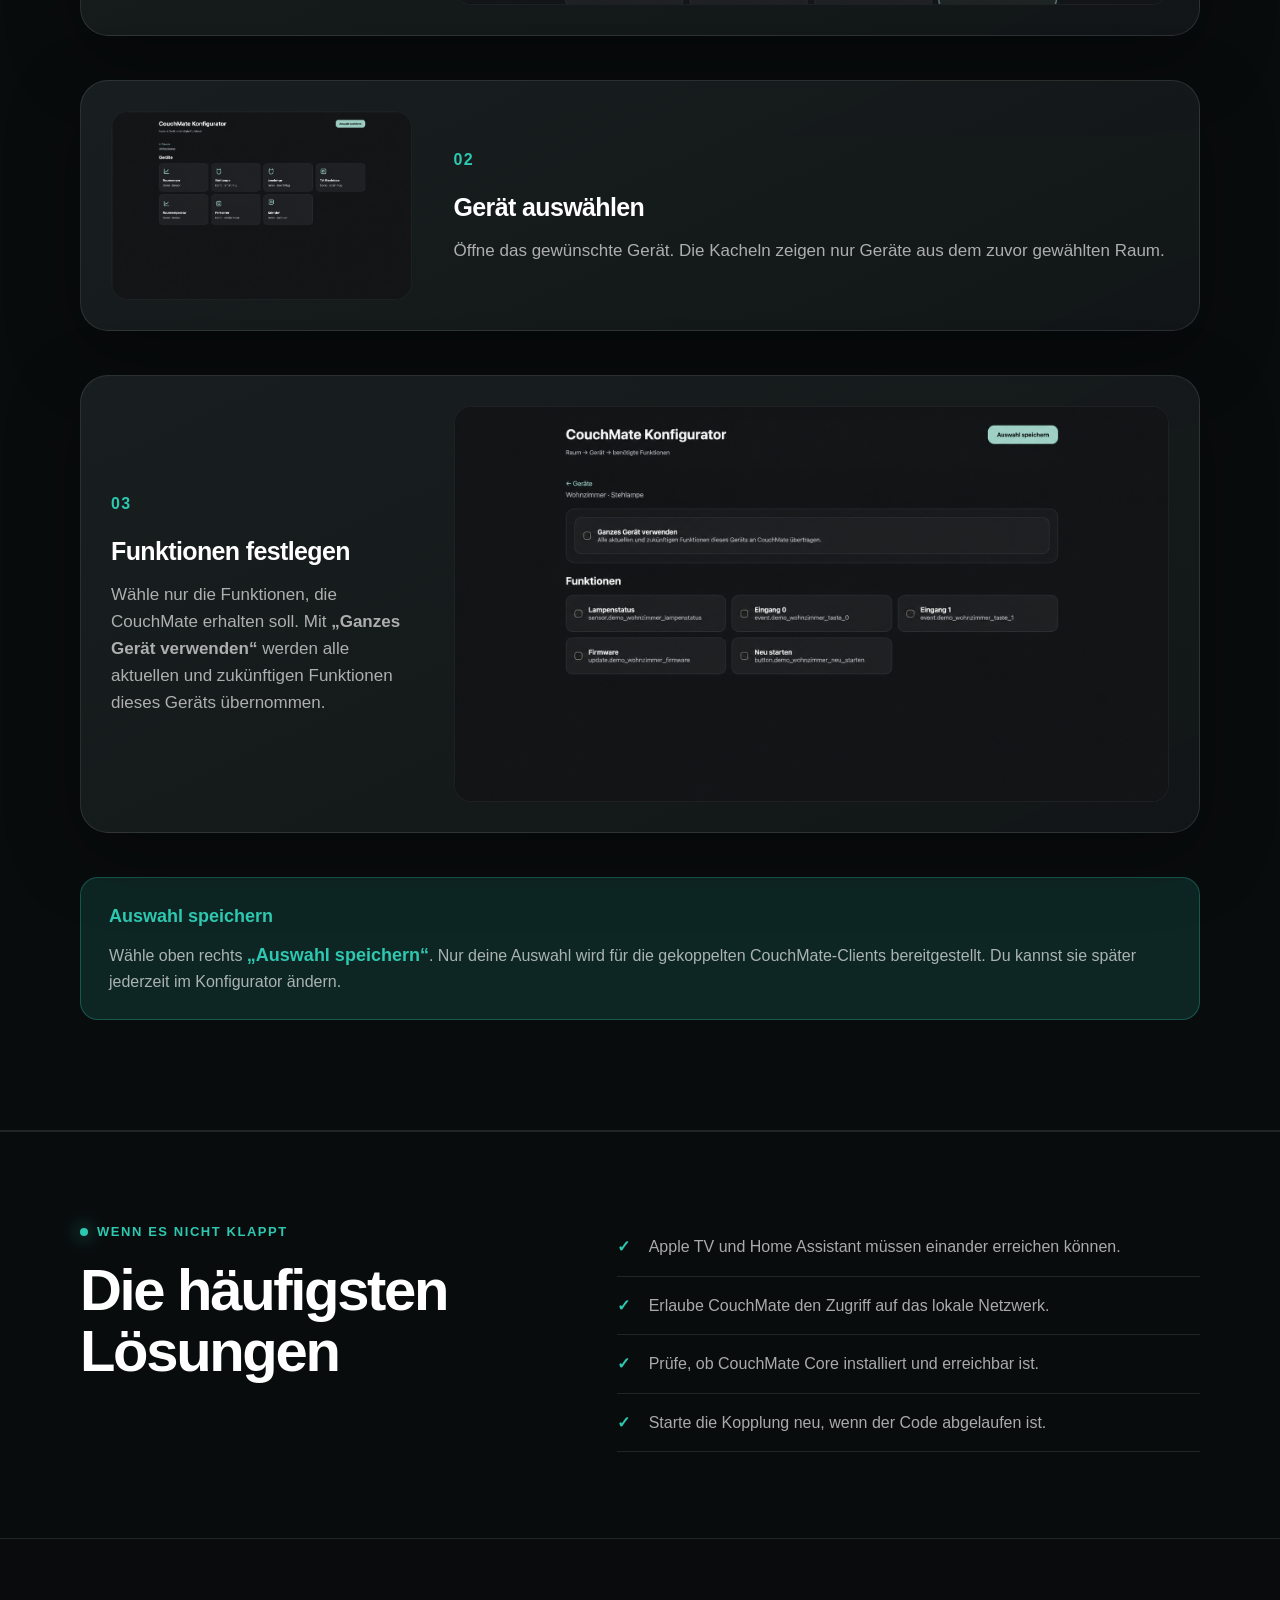
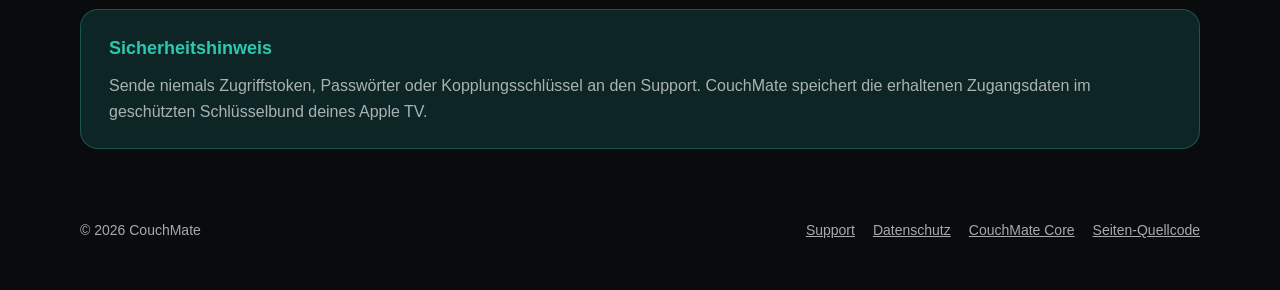
==== commit 2f18351c: "Link official CouchMate Core repository" ====
--- a/index.html
+++ b/index.html
@@ -41,7 +41,12 @@
           <p>Apple TV und Home Assistant müssen erreichbar sein. CouchMate Core muss bereits als benutzerdefinierte Integration eingerichtet sein.</p>
         </div>
         <div class="requirements">
-          <article><span>01</span><h3>CouchMate Core</h3><p>Installiert und in Home Assistant eingerichtet.</p></article>
+          <article>
+            <span>01</span>
+            <h3>CouchMate Core</h3>
+            <p>Installiert und in Home Assistant eingerichtet.</p>
+            <a class="resource-link" href="https://github.com/couchmatedev/CouchMate-Core" target="_blank" rel="noopener noreferrer">CouchMate Core auf GitHub <span aria-hidden="true">↗</span></a>
+          </article>
           <article><span>02</span><h3>Lokales Netzwerk</h3><p>CouchMate benötigt die Netzwerkberechtigung auf Apple TV.</p></article>
           <article><span>03</span><h3>Home Assistant</h3><p>Halte die Home-Assistant-Oberfläche auf Handy oder Computer bereit.</p></article>
         </div>
@@ -122,10 +127,11 @@
 
   <footer class="site-footer shell">
     <span>© 2026 CouchMate</span>
-    <nav class="footer-links" aria-label="Kopplungs-, Datenschutz- und Supportlinks">
+    <nav class="footer-links" aria-label="CouchMate-Core-, Kopplungs-, Datenschutz- und Supportlinks">
       <a href="https://couchmatedev.github.io/Support/">Support</a>
       <a href="https://couchmatedev.github.io/Privacy/">Datenschutz</a>
-      <a href="https://github.com/couchmatedev/Pairing">GitHub</a>
+      <a href="https://github.com/couchmatedev/CouchMate-Core">CouchMate Core</a>
+      <a href="https://github.com/couchmatedev/Pairing">Seiten-Quellcode</a>
     </nav>
   </footer>
 </body>
--- a/styles.css
+++ b/styles.css
@@ -48,6 +48,8 @@
 .requirements article > span, .step-number { color: var(--accent); font-weight: 850; letter-spacing: 0.08em; }
 .requirements h3 { margin-top: 18px; }
 .requirements p, .step-copy p, .security p, .selection-note p { margin: 10px 0 0; color: var(--muted); }
+.resource-link { display: inline-flex; align-items: center; gap: 6px; margin-top: 18px; color: var(--accent); font-weight: 760; text-decoration: none; }
+.resource-link:hover { text-decoration: underline; text-underline-offset: 4px; }
 .steps-section { padding: 110px 0; }
 .steps { display: grid; gap: 44px; margin: 0; padding: 0; list-style: none; }
 .step { display: grid; grid-template-columns: minmax(240px, 0.42fr) minmax(0, 1fr); gap: 42px; align-items: center; padding: 30px; border: 1px solid var(--border); border-radius: 28px; background: linear-gradient(155deg, rgba(27, 32, 33, 0.9), rgba(19, 23, 24, 0.92)); box-shadow: var(--shadow); }
